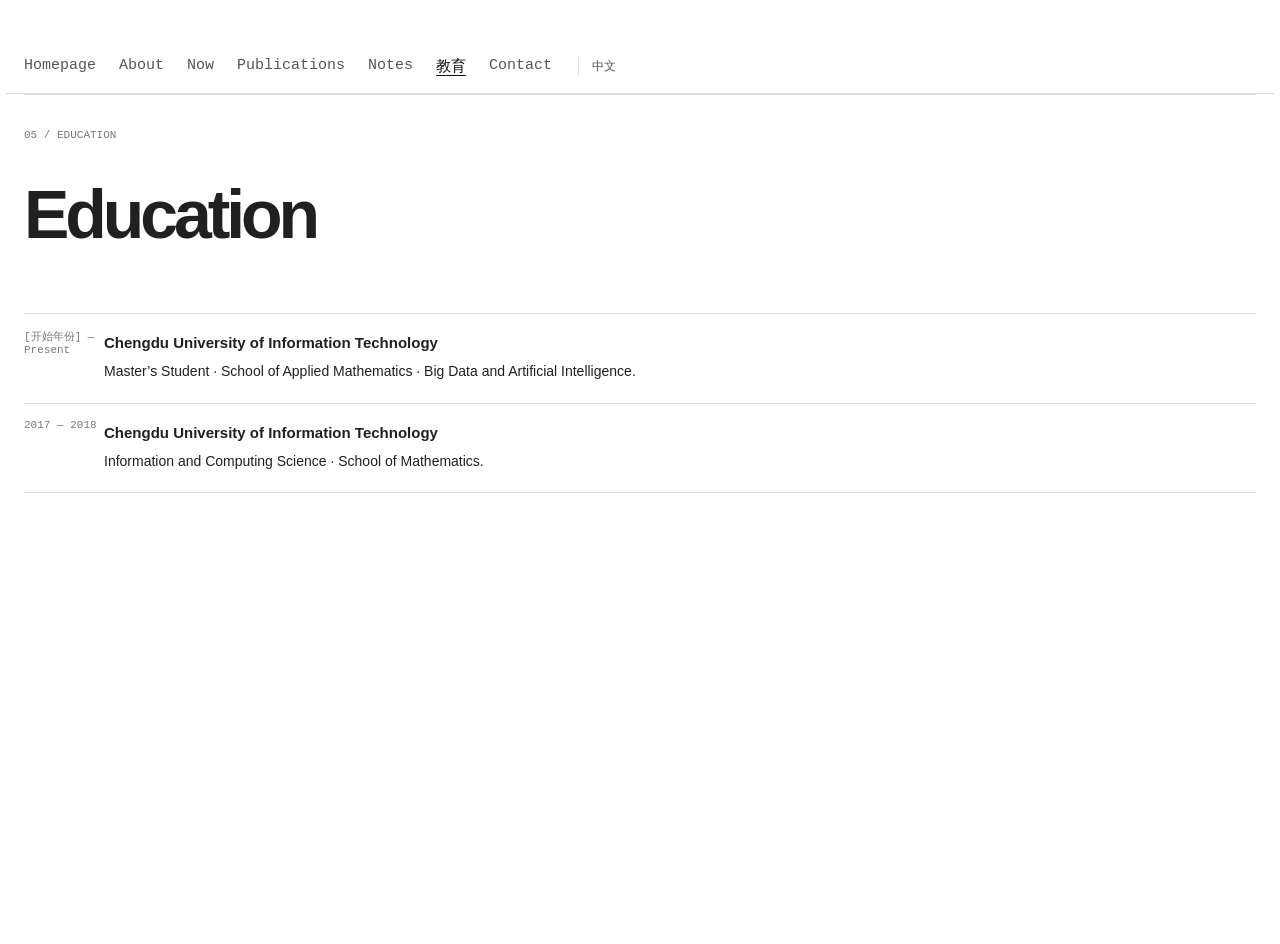
==== experience.html @ fcbdc7ac "Add undergraduate education entry" ====
<!doctype html><html lang="zh-CN"><head><meta charset="UTF-8"><meta name="viewport" content="width=device-width,initial-scale=1"><title>教育｜Pancheng Niu</title><link rel="stylesheet" href="layouts.css"><link rel="stylesheet" href="academic-color.css"></head><body class="academic"><main><header><a href="index.html">Pancheng Niu</a><nav><a href="about.html">关于</a><a href="now.html">此刻</a><a href="projects.html">项目</a><a href="notes.html">笔记</a><a class="active" href="experience.html">教育</a><a href="contact.html">联系</a></nav></header><section class="page-section"><p class="kicker">05 / EDUCATION</p><h1>Education</h1><article><time>[开始年份] — Present</time><div><b>Chengdu University of Information Technology</b><p>Master’s Student · School of Applied Mathematics · Big Data and Artificial Intelligence.</p></div></article><article><time>2017 — 2018</time><div><b>Chengdu University of Information Technology</b><p>Information and Computing Science · School of Mathematics.</p></div></article></section></main><script src="language.js"></script></body></html>
---- layouts.css ----
*{box-sizing:border-box}body{margin:0}.academic{--ink:#202020;--line:#ddd;font:15px/1.8 'Noto Sans SC',sans-serif;color:var(--ink)}.academic main{max-width:800px;margin:auto;padding:40px 24px}.academic header{display:flex;justify-content:space-between;padding-bottom:40px;font:12px 'IBM Plex Mono',monospace}.academic a{color:inherit}.academic .hero{border-top:1px solid;padding:55px 0 65px}.academic .kicker,.academic h2,.academic time,.academic footer{font:11px 'IBM Plex Mono',monospace;color:#747474}.academic h1{font-size:45px;letter-spacing:-.05em;margin:10px 0}.academic .role{font-family:'IBM Plex Mono',monospace;font-size:12px}.academic .hero>p:not(.kicker):not(.role){max-width:600px;font-size:17px}.academic .links{font:12px 'IBM Plex Mono',monospace;margin-top:25px;color:#176c48}.academic section:not(.hero){border-top:1px solid var(--line);padding:34px 0}.academic h2{font-weight:400;margin:0 0 20px}.academic section>p{max-width:680px;margin:0}.academic article{display:grid;grid-template-columns:80px 1fr;border-top:1px solid var(--line);padding:15px 0}.academic article:last-child{border-bottom:1px solid var(--line)}.academic article p{font-size:14px;margin:3px 0}.academic .note{border-top:1px solid var(--line);padding:13px 0;font:13px 'IBM Plex Mono',monospace}.academic footer{border-top:1px solid var(--line);padding-top:18px}.editorial{background:#f6f2e9;color:#1c1b18;font-family:'Noto Sans SC',sans-serif}.editorial main{max-width:1120px;margin:auto;padding:30px}.editorial header{display:flex;justify-content:space-between;font:13px 'DM Mono',monospace}.editorial header a{font-size:18px}.editorial a{color:inherit}.ed-hero{min-height:570px;position:relative;padding-top:100px;border-bottom:1px solid}.ed-hero>p:first-child,.label{font:11px 'DM Mono',monospace}.ed-hero h1{font-size:clamp(66px,10vw,140px);line-height:.84;letter-spacing:-.07em;margin:45px 0}.ed-hero h1 em{font-family:'DM Serif Display','Noto Serif SC',serif;font-weight:400}.ed-hero .intro{font-size:17px;max-width:360px}.circle{position:absolute;right:8%;bottom:70px;width:114px;height:114px;border:1px solid;border-radius:50%;display:grid;place-content:center;text-align:center;font:10px/1.5 'DM Mono',monospace}.ed-work{padding:30px 0 90px}.ed-work article{display:grid;grid-template-columns:210px 1fr 30px;align-items:center;border-bottom:1px solid;padding:20px 0}.block{height:115px;display:grid;place-content:center;font:15px 'DM Mono',monospace}.orange{background:#e89460}.blue{background:#a9c8db}.green{background:#b8ce89}.ed-work h2{font-size:29px;margin:0;letter-spacing:-.05em}.ed-work p{margin:4px 0;font:12px 'DM Mono',monospace}.ed-work b{font-size:24px;font-weight:400}.ed-about{border-top:1px solid;padding:32px 0 90px}.ed-about h2{max-width:770px;font-size:clamp(30px,4.5vw,59px);letter-spacing:-.06em;line-height:1.15}.ed-about a{font:12px 'DM Mono',monospace}.editorial footer{border-top:1px solid;padding-top:15px;font:12px 'DM Mono',monospace}.editorial footer span{float:right}.terminal{background:#101412;color:#d2dec7;font:15px/1.8 'IBM Plex Mono','Noto Sans SC',monospace}.terminal main{max-width:780px;margin:auto;padding:42px 24px}.terminal header{display:flex;justify-content:space-between;color:#81d49a;font-size:12px;margin-bottom:68px}.terminal header a,.terminal a{color:#8ce3a5}.command{color:#80c991;margin:31px 0 7px}.terminal h1{font-size:clamp(35px,7vw,60px);line-height:1.1;margin:0;color:#fff;letter-spacing:-.06em}.terminal i{font-style:normal;color:#80c991}.output{margin:0;max-width:620px}.terminal .links{color:#8ce3a5}.now{border-left:2px solid #80c991;background:#151d18;padding:14px 18px}.now span{color:#80c991;font-size:11px}.now p{margin:3px 0}.terminal-list{border-top:1px solid #334137}.terminal-list article{display:grid;grid-template-columns:78px 1fr;border-bottom:1px solid #334137;padding:15px 0}.terminal-list span{color:#7e8d80;font-size:12px}.terminal-list p{grid-column:2;margin:3px 0 0;color:#aab4a6;font-size:13px}.blink i{animation:blink 1s step-end infinite}@keyframes blink{50%{opacity:0}}.terminal footer{color:#728071;font-size:11px;margin-top:70px}@media(max-width:620px){.academic main,.editorial main,.terminal main{padding-left:18px;padding-right:18px}.academic header nav{display:none}.ed-hero{min-height:480px;padding-top:60px}.ed-hero h1{margin:35px 0}.circle{right:3%;bottom:40px;width:85px;height:85px;font-size:8px}.ed-work article{grid-template-columns:100px 1fr 25px}.block{height:75px}.ed-work h2{font-size:20px}.terminal header{margin-bottom:45px}.terminal-list article{grid-template-columns:55px 1fr}}
---- academic-color.css ----
/* Final minimal monochrome theme. */
.academic{min-height:100vh;background:#fff;color:#202020}
.academic .hero{background:transparent;border-top:1px solid #202020;padding-left:0;padding-right:0}
.academic .hero:after{display:none}
.academic .links{color:#3d3d3d}
.academic article{padding-left:0;padding-right:0;background:transparent!important}
.academic .kicker,.academic h2,.academic time,.academic footer{color:#777}
.academic section:not(.hero),.academic article,.academic .note,.academic footer{border-color:#ddd}
.academic main{min-height:100vh}
.academic .page-section{min-height:calc(100vh - 90px);padding:88px 0 80px;border-top:1px solid #202020}.academic .page-section h1{font-size:clamp(42px,7vw,68px);letter-spacing:-.06em;margin:12px 0 38px}.academic .page-section>p:not(.kicker):not(.note){font-size:18px;line-height:2;max-width:680px}.academic .page-section .now-grid{max-width:680px}.academic .page-section article{max-width:680px}
.academic .profile-page{display:grid;grid-template-columns:250px minmax(0,1fr);gap:74px;min-height:calc(100vh - 90px);padding:72px 0;border-top:1px solid #202020}.academic .photo-placeholder{width:220px;aspect-ratio:1;background:linear-gradient(140deg,#eeeee9,#d7d7d0);border-radius:50%;border:9px solid #f7f7f4;box-shadow:0 0 0 1px #d5d5cf;display:grid;place-items:center;color:#777;text-align:center;font:13px/1.5 'IBM Plex Mono',monospace}.academic .profile-links{display:grid;gap:13px;margin-top:36px}.academic .profile-links a{color:#222;text-decoration:none;font-size:15px}.academic .profile-links a:hover{text-decoration:underline;text-underline-offset:4px}.academic .profile-content{max-width:630px}.academic .profile-content h1{font-size:clamp(42px,7vw,70px);letter-spacing:-.065em;line-height:1;margin:12px 0 20px}.academic .profile-role{font:13px 'IBM Plex Mono',monospace;color:#666;margin:0 0 35px}.academic .profile-content>p:not(.kicker):not(.profile-role){font-size:18px;line-height:2;margin:0 0 18px}.academic .profile-meta{border-top:1px solid #ddd;margin-top:42px;padding-top:16px;display:grid;grid-template-columns:repeat(3,1fr);gap:14px}.academic .profile-meta span{font:11px 'IBM Plex Mono',monospace;color:#777}.academic .profile-meta p{font-size:14px;margin:4px 0 0}
.academic header{position:sticky;top:0;z-index:10;margin:0 -18px;padding:17px 18px;background:rgba(255,255,255,.94);border-bottom:1px solid #ddd;backdrop-filter:blur(8px)}
.academic header>a{display:none}.academic header{justify-content:flex-start}
.academic header nav{display:flex;gap:18px}.academic header nav a{font:12px 'IBM Plex Mono',monospace;color:#555;text-decoration:none}.academic header nav a:hover{color:#111;text-decoration:underline;text-underline-offset:4px}
.academic header nav a.active{color:#111;text-decoration:underline;text-underline-offset:4px}
.academic .lang-toggle{border:0;border-left:1px solid #ddd;margin-left:3px;padding:0 0 0 13px;background:transparent;color:#555;font:12px 'IBM Plex Mono',monospace;cursor:pointer}.academic .lang-toggle:hover{color:#111}
.academic header a,.academic .links a,.academic article a,.academic .note a,.academic #contact a,.academic footer a{color:inherit;text-decoration-color:#aaa;text-underline-offset:3px}
.academic .now-grid{display:grid;grid-template-columns:repeat(3,1fr);gap:16px;border-top:1px solid #ddd;border-bottom:1px solid #ddd;padding:15px 0}.academic .now-grid p{margin:0;font-size:14px}.academic .now-grid span{display:block;color:#777;font:11px 'IBM Plex Mono',monospace;margin-bottom:5px}
@media(max-width:620px){.academic header{margin:0 -18px;padding:14px 18px}.academic header nav{display:flex;gap:12px;overflow-x:auto;white-space:nowrap}.academic header nav a{font-size:10px}.academic .now-grid{grid-template-columns:1fr;gap:14px}.academic .profile-page{grid-template-columns:1fr;gap:42px;padding:48px 0}.academic .photo-placeholder{width:175px}.academic .profile-links{margin-top:24px}.academic .profile-content>p:not(.kicker):not(.profile-role){font-size:16px}.academic .profile-meta{grid-template-columns:1fr;gap:14px}}
.academic .profile-side{display:flex;flex-direction:column;align-items:center}.academic .photo-placeholder{background:#efede6 url('assets/pancheng-niu-avatar.png') center/cover no-repeat}.academic .photo-placeholder span{display:none}.academic .profile-links{width:220px;margin-top:8px}.academic .profile-links a{display:flex;justify-content:center}
.academic .profile-links .cv-placeholder{display:flex;justify-content:center;color:#999;font-size:14px}
.academic .profile-links .email-icon{display:inline-grid;place-items:center;width:21px;height:21px;font-size:18px;line-height:1;margin-right:7px}
.academic main{max-width:1400px}
.academic .page-section>p:not(.kicker):not(.note),.academic .page-section .now-grid,.academic .page-section article{max-width:1100px}.academic .profile-content{max-width:900px}
.academic #projects .page-section article,.academic .page-section article{max-width:1280px}
.academic .home-intro{display:grid;grid-template-columns:250px minmax(0,1fr);gap:74px;padding:70px 0 65px;border-top:1px solid #202020}.academic .home-avatar{width:220px;aspect-ratio:1;border-radius:50%;border:9px solid #f7f7f4;box-shadow:0 0 0 1px #d5d5cf;background:#efede6 url('assets/pancheng-niu-avatar.png') center/cover no-repeat}.academic .home-intro aside{display:flex;flex-direction:column;align-items:center}.academic .home-intro .profile-links{width:220px;margin-top:14px}.academic .home-intro .profile-links a{display:flex;justify-content:center}.academic .home-intro h1{font-size:clamp(44px,6vw,78px);line-height:1;letter-spacing:-.065em;margin:12px 0 20px}.academic .home-copy{max-width:900px;font-size:18px;line-height:2;margin:0 0 17px}.academic .home-section{padding:37px 0 46px;border-top:1px solid #ddd;max-width:1280px}.academic .home-section h2{font:500 11px 'IBM Plex Mono',monospace;color:#777;margin:0 0 20px}.academic .home-section article{max-width:none}.academic .home-more{display:inline-block;margin-top:18px;color:#202020;font:12px 'IBM Plex Mono',monospace}.academic .home-news p{margin:0;padding:12px 0;border-top:1px solid #ddd}.academic .home-news time{display:inline-block;width:85px}@media(max-width:620px){.academic .home-intro{grid-template-columns:1fr;gap:40px;padding:48px 0}.academic .home-intro .home-avatar{width:175px}.academic .home-copy{font-size:16px}.academic .home-section{padding:30px 0}.academic .home-news time{width:76px}}
.academic .publications{max-width:1360px}.academic .publication-list{border-top:1px solid #ddd;padding-top:8px}.academic .publication-list article{display:grid;grid-template-columns:22px minmax(0,1fr);gap:10px;max-width:none;padding:18px 0 20px;border-bottom:0}.academic .pub-bullet{font-size:23px;line-height:1.3;color:#4d5359}.academic .pub-title,.academic .pub-authors,.academic .pub-venue{margin:0}.academic .pub-title{font-size:20px;line-height:1.5;font-weight:500;color:#4d5359}.academic .pub-title a{color:inherit;text-decoration:none}.academic .pub-title a:hover,.academic .pub-venue a:hover{text-decoration:underline;text-underline-offset:4px}.academic .pub-tag{display:inline-block;border-radius:5px;padding:1px 7px;color:#fff;font:500 13px 'IBM Plex Mono',monospace;vertical-align:2px;text-shadow:0 1px 1px rgba(0,0,0,.18)}.academic .pub-tag.green{background:#20cf70}.academic .pub-tag.amber{background:#c99a1c}.academic .pub-authors{margin-top:4px;font-size:19px;line-height:1.5;color:#4d5359}.academic .pub-authors strong{font-weight:700;color:#30363b}.academic .pub-venue{margin-top:3px;font-size:18px;line-height:1.5;color:#4d5359}.academic .pub-venue em{font-weight:600}.academic .pub-venue span{color:#d51c47;font-weight:600}.academic .pub-venue a{color:#4d5359;text-underline-offset:3px}@media(max-width:620px){.academic .pub-title{font-size:17px}.academic .pub-authors,.academic .pub-venue{font-size:16px}.academic .publication-list article{grid-template-columns:14px minmax(0,1fr);gap:7px}.academic .pub-tag{font-size:11px}}
.academic .pub-venue .code-link{color:#226ab1;font-weight:600}
.academic .publications h1{font-size:clamp(42px,5.5vw,58px);margin-bottom:24px}.academic .pub-legend{margin:-4px 0 18px;gap:8px}.academic .pub-legend .pub-tag{font-size:11px;padding:1px 6px}.academic .legend-code-tag{background:#226ab1}.academic .pub-title{font-size:18px}
.academic .pub-legend{display:flex;gap:9px;align-items:center;margin:-18px 0 26px;font:12px 'IBM Plex Mono',monospace;color:#777}.academic .pub-legend b{font-weight:500}.academic .legend-preprint{color:#20a95d}.academic .legend-published{color:#a87c10}.academic .legend-code{color:#226ab1}
.academic header nav{gap:23px}.academic header nav a{font-size:15px}.academic .home-intro h1{font-size:clamp(44px,5.3vw,66px)}
.academic .home-section h2{font-size:16px;letter-spacing:-.02em;color:#555;margin-bottom:26px}
.academic .home-preview article:nth-of-type(n+4),.academic .home-preview p:nth-of-type(n+4){display:none}
.academic .now-grid p{display:grid;grid-template-columns:88px 105px minmax(0,1fr);gap:16px;align-items:baseline;white-space:nowrap}.academic .now-grid .now-date{display:block;margin:0;color:#777;font:11px 'IBM Plex Mono',monospace}.academic .now-grid .now-text{font-size:16px;line-height:1.8}
@media(max-width:620px){.academic .now-grid p{grid-template-columns:72px 1fr;gap:5px 12px;white-space:normal}.academic .now-grid .now-text{grid-column:2}}
.academic .page-section .now-grid{max-width:1100px;width:88%;margin-left:0}
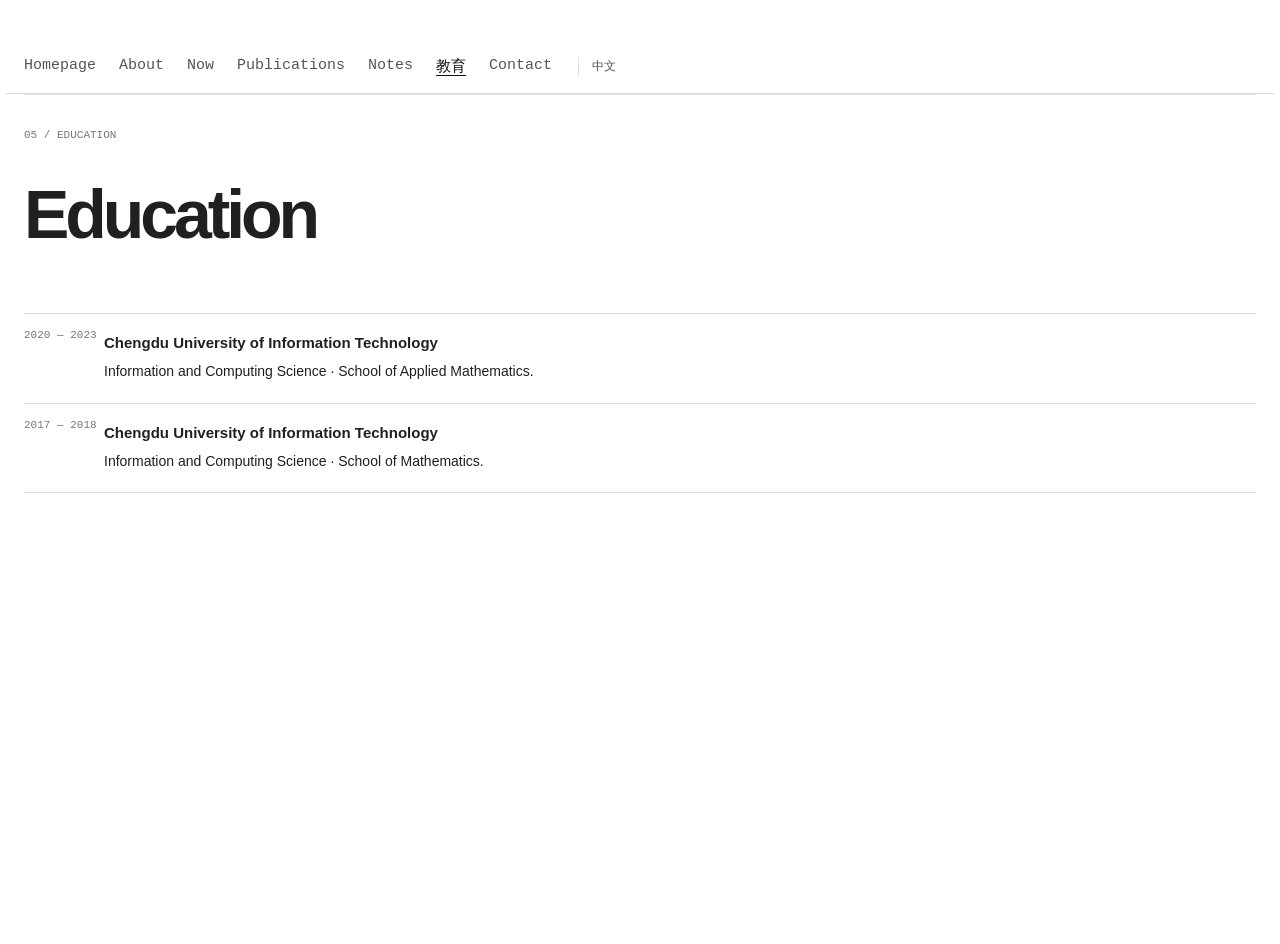
==== commit 7dd480e9: "Correct education history details" ====
--- a/experience.html
+++ b/experience.html
@@ -1 +1 @@
-<!doctype html><html lang="zh-CN"><head><meta charset="UTF-8"><meta name="viewport" content="width=device-width,initial-scale=1"><title>教育｜Pancheng Niu</title><link rel="stylesheet" href="layouts.css"><link rel="stylesheet" href="academic-color.css"></head><body class="academic"><main><header><a href="index.html">Pancheng Niu</a><nav><a href="about.html">关于</a><a href="now.html">此刻</a><a href="projects.html">项目</a><a href="notes.html">笔记</a><a class="active" href="experience.html">教育</a><a href="contact.html">联系</a></nav></header><section class="page-section"><p class="kicker">05 / EDUCATION</p><h1>Education</h1><article><time>[开始年份] — Present</time><div><b>Chengdu University of Information Technology</b><p>Master’s Student · School of Applied Mathematics · Big Data and Artificial Intelligence.</p></div></article><article><time>2017 — 2018</time><div><b>Chengdu University of Information Technology</b><p>Information and Computing Science · School of Mathematics.</p></div></article></section></main><script src="language.js"></script></body></html>
+<!doctype html><html lang="zh-CN"><head><meta charset="UTF-8"><meta name="viewport" content="width=device-width,initial-scale=1"><title>教育｜Pancheng Niu</title><link rel="stylesheet" href="layouts.css"><link rel="stylesheet" href="academic-color.css"></head><body class="academic"><main><header><a href="index.html">Pancheng Niu</a><nav><a href="about.html">关于</a><a href="now.html">此刻</a><a href="projects.html">项目</a><a href="notes.html">笔记</a><a class="active" href="experience.html">教育</a><a href="contact.html">联系</a></nav></header><section class="page-section"><p class="kicker">05 / EDUCATION</p><h1>Education</h1><article><time>2020 — 2023</time><div><b>Chengdu University of Information Technology</b><p>Information and Computing Science · School of Applied Mathematics.</p></div></article><article><time>2017 — 2018</time><div><b>Chengdu University of Information Technology</b><p>Information and Computing Science · School of Mathematics.</p></div></article></section></main><script src="language.js"></script></body></html>
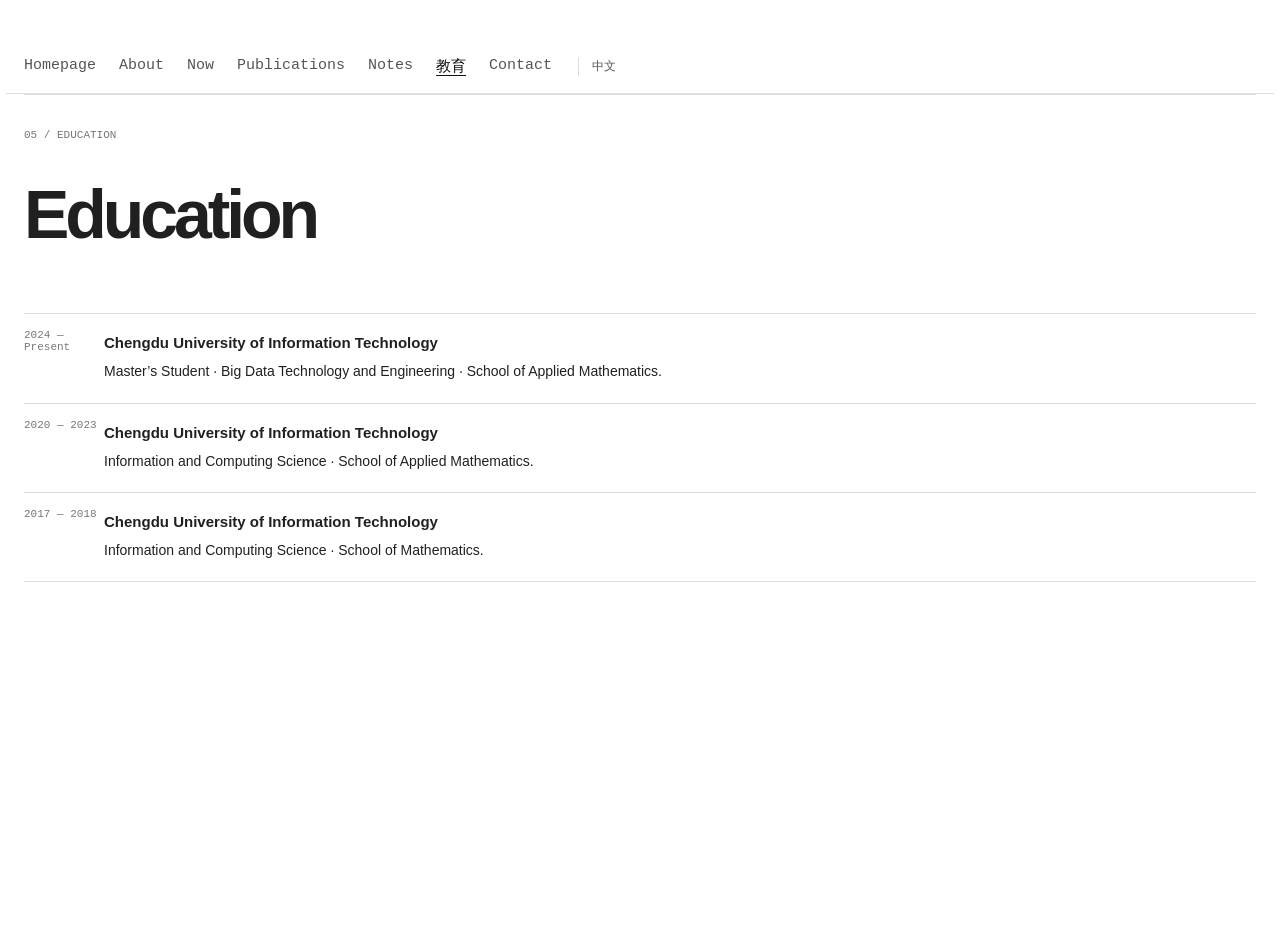
==== commit cb0de886: "Add current masters education entry" ====
--- a/experience.html
+++ b/experience.html
@@ -1 +1 @@
-<!doctype html><html lang="zh-CN"><head><meta charset="UTF-8"><meta name="viewport" content="width=device-width,initial-scale=1"><title>教育｜Pancheng Niu</title><link rel="stylesheet" href="layouts.css"><link rel="stylesheet" href="academic-color.css"></head><body class="academic"><main><header><a href="index.html">Pancheng Niu</a><nav><a href="about.html">关于</a><a href="now.html">此刻</a><a href="projects.html">项目</a><a href="notes.html">笔记</a><a class="active" href="experience.html">教育</a><a href="contact.html">联系</a></nav></header><section class="page-section"><p class="kicker">05 / EDUCATION</p><h1>Education</h1><article><time>2020 — 2023</time><div><b>Chengdu University of Information Technology</b><p>Information and Computing Science · School of Applied Mathematics.</p></div></article><article><time>2017 — 2018</time><div><b>Chengdu University of Information Technology</b><p>Information and Computing Science · School of Mathematics.</p></div></article></section></main><script src="language.js"></script></body></html>
+<!doctype html><html lang="zh-CN"><head><meta charset="UTF-8"><meta name="viewport" content="width=device-width,initial-scale=1"><title>教育｜Pancheng Niu</title><link rel="stylesheet" href="layouts.css"><link rel="stylesheet" href="academic-color.css"></head><body class="academic"><main><header><a href="index.html">Pancheng Niu</a><nav><a href="about.html">关于</a><a href="now.html">此刻</a><a href="projects.html">项目</a><a href="notes.html">笔记</a><a class="active" href="experience.html">教育</a><a href="contact.html">联系</a></nav></header><section class="page-section"><p class="kicker">05 / EDUCATION</p><h1>Education</h1><article><time>2024 — Present</time><div><b>Chengdu University of Information Technology</b><p>Master’s Student · Big Data Technology and Engineering · School of Applied Mathematics.</p></div></article><article><time>2020 — 2023</time><div><b>Chengdu University of Information Technology</b><p>Information and Computing Science · School of Applied Mathematics.</p></div></article><article><time>2017 — 2018</time><div><b>Chengdu University of Information Technology</b><p>Information and Computing Science · School of Mathematics.</p></div></article></section></main><script src="language.js"></script></body></html>
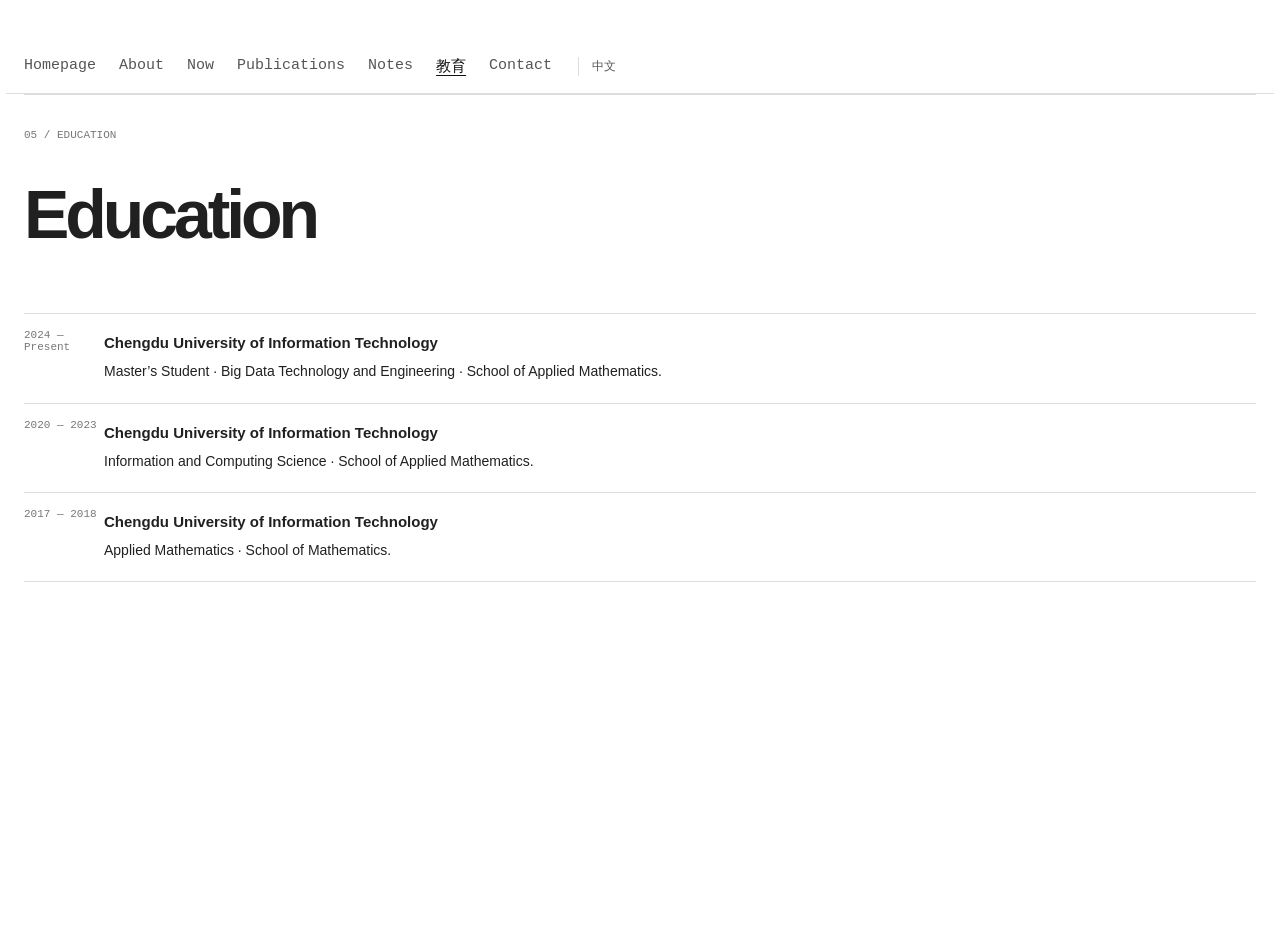
==== commit b5e1971a: "Correct 2017 education major" ====
--- a/experience.html
+++ b/experience.html
@@ -1 +1 @@
-<!doctype html><html lang="zh-CN"><head><meta charset="UTF-8"><meta name="viewport" content="width=device-width,initial-scale=1"><title>教育｜Pancheng Niu</title><link rel="stylesheet" href="layouts.css"><link rel="stylesheet" href="academic-color.css"></head><body class="academic"><main><header><a href="index.html">Pancheng Niu</a><nav><a href="about.html">关于</a><a href="now.html">此刻</a><a href="projects.html">项目</a><a href="notes.html">笔记</a><a class="active" href="experience.html">教育</a><a href="contact.html">联系</a></nav></header><section class="page-section"><p class="kicker">05 / EDUCATION</p><h1>Education</h1><article><time>2024 — Present</time><div><b>Chengdu University of Information Technology</b><p>Master’s Student · Big Data Technology and Engineering · School of Applied Mathematics.</p></div></article><article><time>2020 — 2023</time><div><b>Chengdu University of Information Technology</b><p>Information and Computing Science · School of Applied Mathematics.</p></div></article><article><time>2017 — 2018</time><div><b>Chengdu University of Information Technology</b><p>Information and Computing Science · School of Mathematics.</p></div></article></section></main><script src="language.js"></script></body></html>
+<!doctype html><html lang="zh-CN"><head><meta charset="UTF-8"><meta name="viewport" content="width=device-width,initial-scale=1"><title>教育｜Pancheng Niu</title><link rel="stylesheet" href="layouts.css"><link rel="stylesheet" href="academic-color.css"></head><body class="academic"><main><header><a href="index.html">Pancheng Niu</a><nav><a href="about.html">关于</a><a href="now.html">此刻</a><a href="projects.html">项目</a><a href="notes.html">笔记</a><a class="active" href="experience.html">教育</a><a href="contact.html">联系</a></nav></header><section class="page-section"><p class="kicker">05 / EDUCATION</p><h1>Education</h1><article><time>2024 — Present</time><div><b>Chengdu University of Information Technology</b><p>Master’s Student · Big Data Technology and Engineering · School of Applied Mathematics.</p></div></article><article><time>2020 — 2023</time><div><b>Chengdu University of Information Technology</b><p>Information and Computing Science · School of Applied Mathematics.</p></div></article><article><time>2017 — 2018</time><div><b>Chengdu University of Information Technology</b><p>Applied Mathematics · School of Mathematics.</p></div></article></section></main><script src="language.js"></script></body></html>
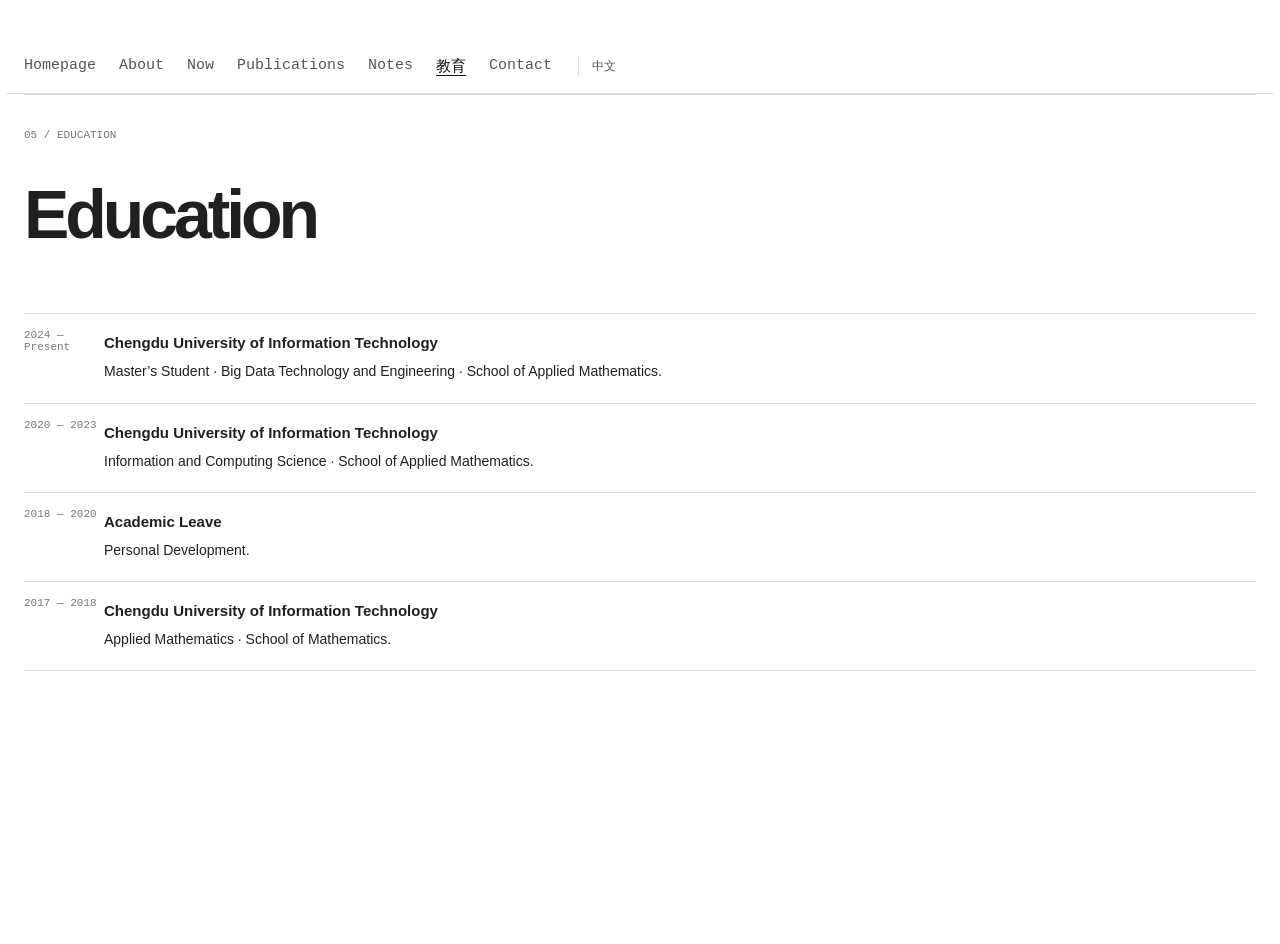
==== commit 5e3f47ca: "Add discreet academic leave period" ====
--- a/experience.html
+++ b/experience.html
@@ -1 +1 @@
-<!doctype html><html lang="zh-CN"><head><meta charset="UTF-8"><meta name="viewport" content="width=device-width,initial-scale=1"><title>教育｜Pancheng Niu</title><link rel="stylesheet" href="layouts.css"><link rel="stylesheet" href="academic-color.css"></head><body class="academic"><main><header><a href="index.html">Pancheng Niu</a><nav><a href="about.html">关于</a><a href="now.html">此刻</a><a href="projects.html">项目</a><a href="notes.html">笔记</a><a class="active" href="experience.html">教育</a><a href="contact.html">联系</a></nav></header><section class="page-section"><p class="kicker">05 / EDUCATION</p><h1>Education</h1><article><time>2024 — Present</time><div><b>Chengdu University of Information Technology</b><p>Master’s Student · Big Data Technology and Engineering · School of Applied Mathematics.</p></div></article><article><time>2020 — 2023</time><div><b>Chengdu University of Information Technology</b><p>Information and Computing Science · School of Applied Mathematics.</p></div></article><article><time>2017 — 2018</time><div><b>Chengdu University of Information Technology</b><p>Applied Mathematics · School of Mathematics.</p></div></article></section></main><script src="language.js"></script></body></html>
+<!doctype html><html lang="zh-CN"><head><meta charset="UTF-8"><meta name="viewport" content="width=device-width,initial-scale=1"><title>教育｜Pancheng Niu</title><link rel="stylesheet" href="layouts.css"><link rel="stylesheet" href="academic-color.css"></head><body class="academic"><main><header><a href="index.html">Pancheng Niu</a><nav><a href="about.html">关于</a><a href="now.html">此刻</a><a href="projects.html">项目</a><a href="notes.html">笔记</a><a class="active" href="experience.html">教育</a><a href="contact.html">联系</a></nav></header><section class="page-section"><p class="kicker">05 / EDUCATION</p><h1>Education</h1><article><time>2024 — Present</time><div><b>Chengdu University of Information Technology</b><p>Master’s Student · Big Data Technology and Engineering · School of Applied Mathematics.</p></div></article><article><time>2020 — 2023</time><div><b>Chengdu University of Information Technology</b><p>Information and Computing Science · School of Applied Mathematics.</p></div></article><article><time>2018 — 2020</time><div><b>Academic Leave</b><p>Personal Development.</p></div></article><article><time>2017 — 2018</time><div><b>Chengdu University of Information Technology</b><p>Applied Mathematics · School of Mathematics.</p></div></article></section></main><script src="language.js"></script></body></html>
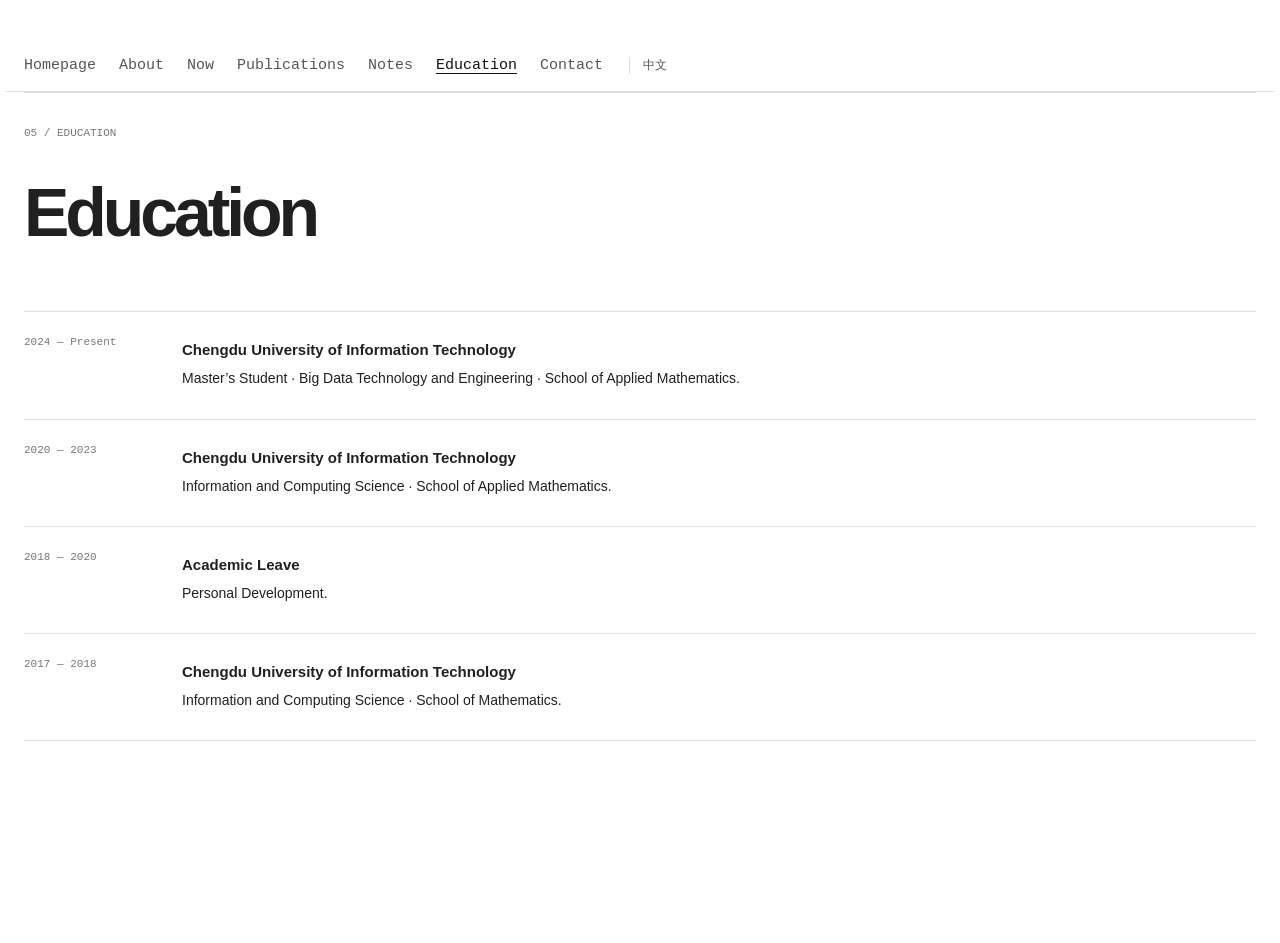
==== commit c6dcc24f: "Correct undergraduate major" ====
--- a/experience.html
+++ b/experience.html
@@ -1 +1 @@
-<!doctype html><html lang="zh-CN"><head><meta charset="UTF-8"><meta name="viewport" content="width=device-width,initial-scale=1"><title>教育｜Pancheng Niu</title><link rel="stylesheet" href="layouts.css"><link rel="stylesheet" href="academic-color.css"></head><body class="academic"><main><header><a href="index.html">Pancheng Niu</a><nav><a href="about.html">关于</a><a href="now.html">此刻</a><a href="projects.html">项目</a><a href="notes.html">笔记</a><a class="active" href="experience.html">教育</a><a href="contact.html">联系</a></nav></header><section class="page-section"><p class="kicker">05 / EDUCATION</p><h1>Education</h1><article><time>2024 — Present</time><div><b>Chengdu University of Information Technology</b><p>Master’s Student · Big Data Technology and Engineering · School of Applied Mathematics.</p></div></article><article><time>2020 — 2023</time><div><b>Chengdu University of Information Technology</b><p>Information and Computing Science · School of Applied Mathematics.</p></div></article><article><time>2018 — 2020</time><div><b>Academic Leave</b><p>Personal Development.</p></div></article><article><time>2017 — 2018</time><div><b>Chengdu University of Information Technology</b><p>Applied Mathematics · School of Mathematics.</p></div></article></section></main><script src="language.js"></script></body></html>
+<!doctype html><html lang="zh-CN"><head><meta charset="UTF-8"><meta name="viewport" content="width=device-width,initial-scale=1"><title>教育｜Pancheng Niu</title><link rel="stylesheet" href="layouts.css"><link rel="stylesheet" href="academic-color.css"></head><body class="academic"><main><header><a href="index.html">Pancheng Niu</a><nav><a href="about.html">关于</a><a href="now.html">此刻</a><a href="projects.html">项目</a><a href="notes.html">笔记</a><a class="active" href="experience.html">教育</a><a href="contact.html">联系</a></nav></header><section class="page-section"><p class="kicker">05 / EDUCATION</p><h1>Education</h1><article><time>2024 — Present</time><div><b>Chengdu University of Information Technology</b><p>Master’s Student · Big Data Technology and Engineering · School of Applied Mathematics.</p></div></article><article><time>2020 — 2023</time><div><b>Chengdu University of Information Technology</b><p>Information and Computing Science · School of Applied Mathematics.</p></div></article><article><time>2018 — 2020</time><div><b>Academic Leave</b><p>Personal Development.</p></div></article><article><time>2017 — 2018</time><div><b>Chengdu University of Information Technology</b><p>Information and Computing Science · School of Mathematics.</p></div></article></section></main><script src="language.js"></script></body></html>
--- a/academic-color.css
+++ b/academic-color.css
@@ -34,3 +34,19 @@
 .academic .now-grid p{display:grid;grid-template-columns:88px 105px minmax(0,1fr);gap:16px;align-items:baseline;white-space:nowrap}.academic .now-grid .now-date{display:block;margin:0;color:#777;font:11px 'IBM Plex Mono',monospace}.academic .now-grid .now-text{font-size:16px;line-height:1.8}
 @media(max-width:620px){.academic .now-grid p{grid-template-columns:72px 1fr;gap:5px 12px;white-space:normal}.academic .now-grid .now-text{grid-column:2}}
 .academic .page-section .now-grid{max-width:1100px;width:88%;margin-left:0}
+
+/* Give education entries more breathing room between the date and details. */
+.academic .page-section > article:not(.publication-list article){
+  grid-template-columns:130px minmax(0,1fr);
+  column-gap:28px;
+  padding-top:24px;
+  padding-bottom:24px;
+}
+@media(max-width:620px){
+  .academic .page-section > article:not(.publication-list article){
+    grid-template-columns:92px minmax(0,1fr);
+    column-gap:18px;
+    padding-top:20px;
+    padding-bottom:20px;
+  }
+}
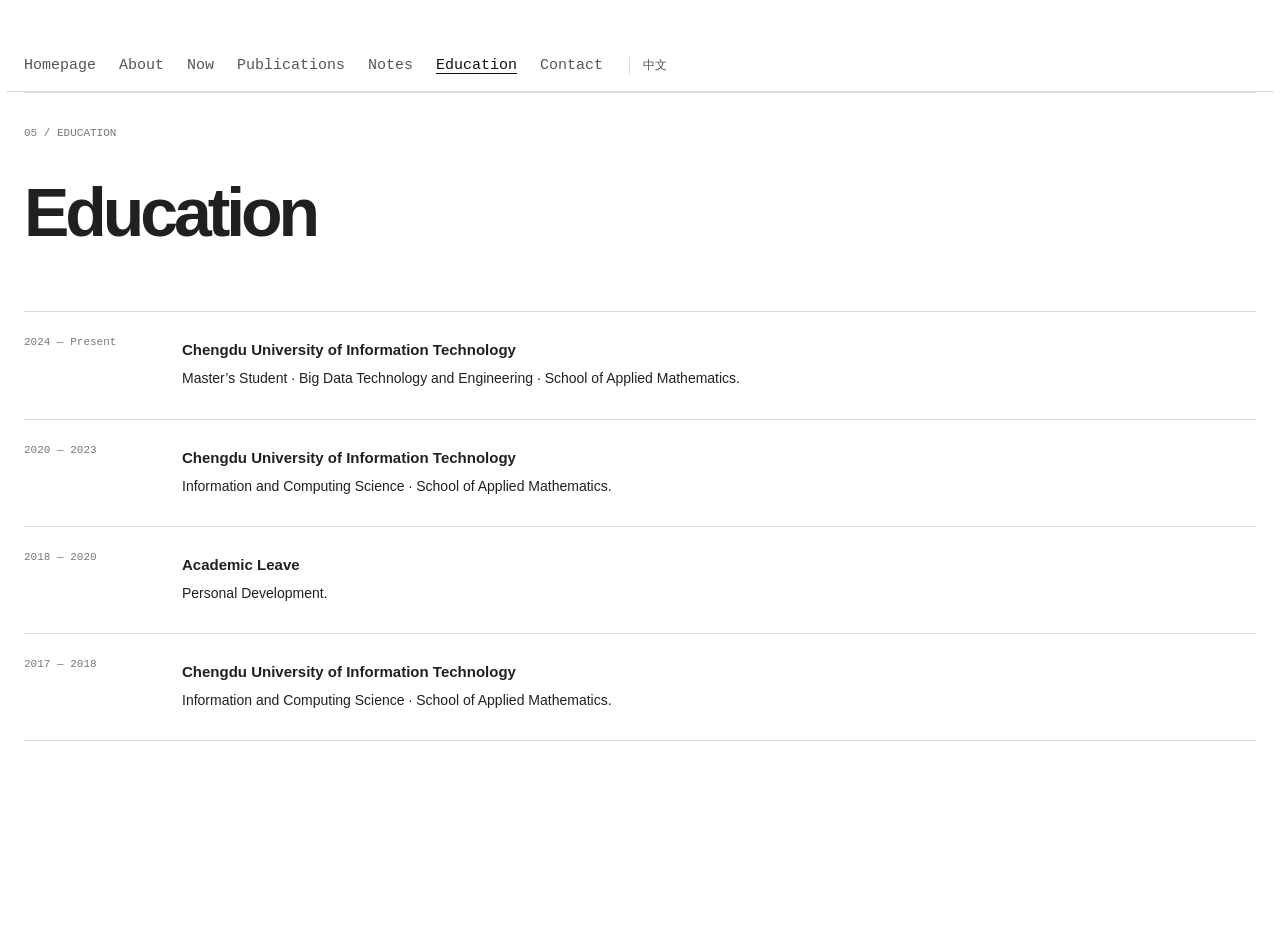
==== commit 05163149: "Correct undergraduate school name" ====
--- a/experience.html
+++ b/experience.html
@@ -1 +1 @@
-<!doctype html><html lang="zh-CN"><head><meta charset="UTF-8"><meta name="viewport" content="width=device-width,initial-scale=1"><title>教育｜Pancheng Niu</title><link rel="stylesheet" href="layouts.css"><link rel="stylesheet" href="academic-color.css"></head><body class="academic"><main><header><a href="index.html">Pancheng Niu</a><nav><a href="about.html">关于</a><a href="now.html">此刻</a><a href="projects.html">项目</a><a href="notes.html">笔记</a><a class="active" href="experience.html">教育</a><a href="contact.html">联系</a></nav></header><section class="page-section"><p class="kicker">05 / EDUCATION</p><h1>Education</h1><article><time>2024 — Present</time><div><b>Chengdu University of Information Technology</b><p>Master’s Student · Big Data Technology and Engineering · School of Applied Mathematics.</p></div></article><article><time>2020 — 2023</time><div><b>Chengdu University of Information Technology</b><p>Information and Computing Science · School of Applied Mathematics.</p></div></article><article><time>2018 — 2020</time><div><b>Academic Leave</b><p>Personal Development.</p></div></article><article><time>2017 — 2018</time><div><b>Chengdu University of Information Technology</b><p>Information and Computing Science · School of Mathematics.</p></div></article></section></main><script src="language.js"></script></body></html>
+<!doctype html><html lang="zh-CN"><head><meta charset="UTF-8"><meta name="viewport" content="width=device-width,initial-scale=1"><title>教育｜Pancheng Niu</title><link rel="stylesheet" href="layouts.css"><link rel="stylesheet" href="academic-color.css"></head><body class="academic"><main><header><a href="index.html">Pancheng Niu</a><nav><a href="about.html">关于</a><a href="now.html">此刻</a><a href="projects.html">项目</a><a href="notes.html">笔记</a><a class="active" href="experience.html">教育</a><a href="contact.html">联系</a></nav></header><section class="page-section"><p class="kicker">05 / EDUCATION</p><h1>Education</h1><article><time>2024 — Present</time><div><b>Chengdu University of Information Technology</b><p>Master’s Student · Big Data Technology and Engineering · School of Applied Mathematics.</p></div></article><article><time>2020 — 2023</time><div><b>Chengdu University of Information Technology</b><p>Information and Computing Science · School of Applied Mathematics.</p></div></article><article><time>2018 — 2020</time><div><b>Academic Leave</b><p>Personal Development.</p></div></article><article><time>2017 — 2018</time><div><b>Chengdu University of Information Technology</b><p>Information and Computing Science · School of Applied Mathematics.</p></div></article></section></main><script src="language.js"></script></body></html>
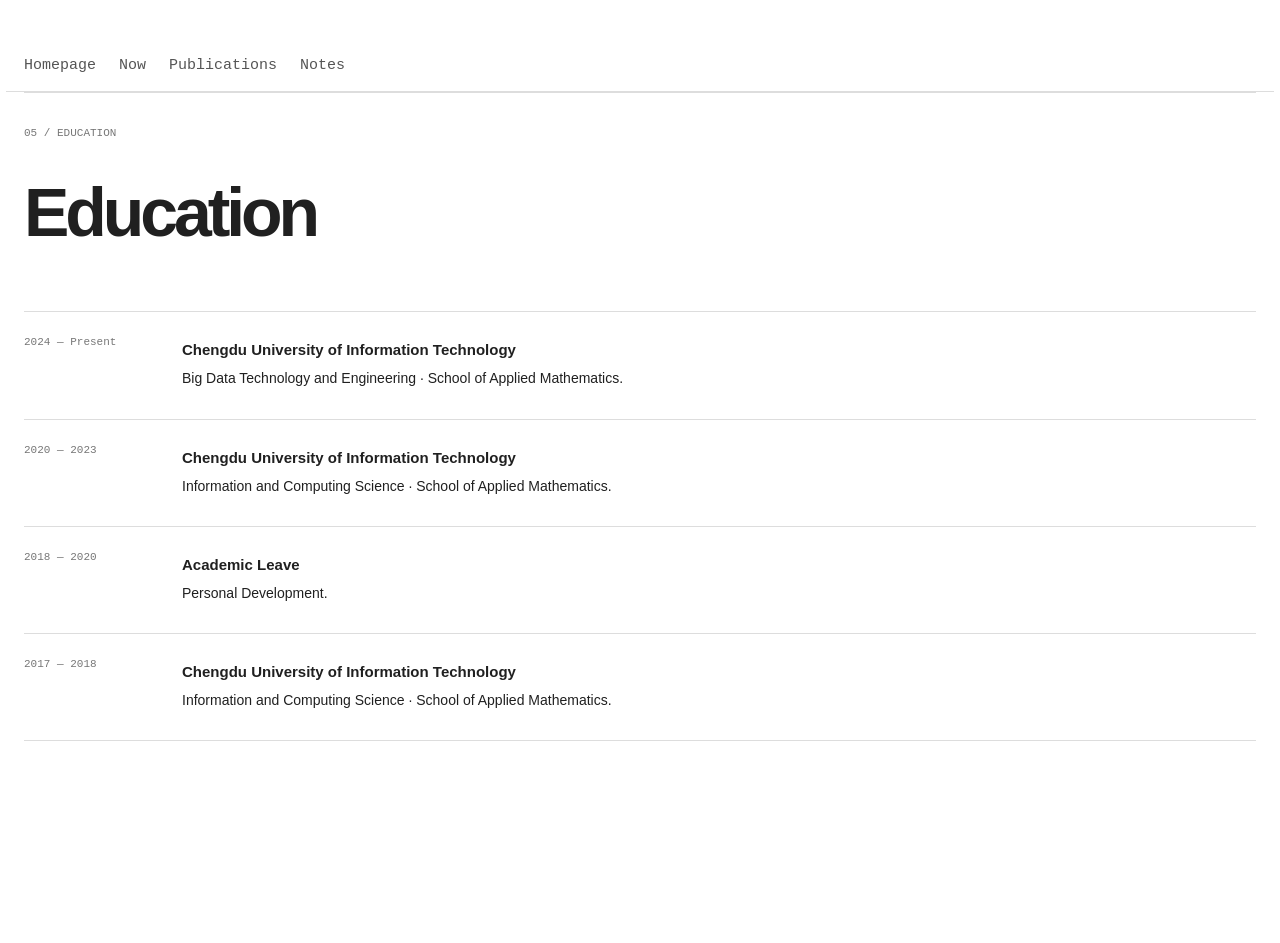
==== commit 3688c31c: "Use English source pages" ====
--- a/experience.html
+++ b/experience.html
@@ -1 +1,32 @@
-<!doctype html><html lang="zh-CN"><head><meta charset="UTF-8"><meta name="viewport" content="width=device-width,initial-scale=1"><title>教育｜Pancheng Niu</title><link rel="stylesheet" href="layouts.css"><link rel="stylesheet" href="academic-color.css"></head><body class="academic"><main><header><a href="index.html">Pancheng Niu</a><nav><a href="about.html">关于</a><a href="now.html">此刻</a><a href="projects.html">项目</a><a href="notes.html">笔记</a><a class="active" href="experience.html">教育</a><a href="contact.html">联系</a></nav></header><section class="page-section"><p class="kicker">05 / EDUCATION</p><h1>Education</h1><article><time>2024 — Present</time><div><b>Chengdu University of Information Technology</b><p>Master’s Student · Big Data Technology and Engineering · School of Applied Mathematics.</p></div></article><article><time>2020 — 2023</time><div><b>Chengdu University of Information Technology</b><p>Information and Computing Science · School of Applied Mathematics.</p></div></article><article><time>2018 — 2020</time><div><b>Academic Leave</b><p>Personal Development.</p></div></article><article><time>2017 — 2018</time><div><b>Chengdu University of Information Technology</b><p>Information and Computing Science · School of Applied Mathematics.</p></div></article></section></main><script src="language.js"></script></body></html>
+<!doctype html>
+<html lang="en">
+<head>
+  <meta charset="UTF-8">
+  <meta name="viewport" content="width=device-width,initial-scale=1">
+  <title>Education · Pancheng Niu</title>
+  <link rel="stylesheet" href="layouts.css">
+  <link rel="stylesheet" href="academic-color.css">
+</head>
+<body class="academic">
+  <main>
+    <header>
+      <a href="index.html">Pancheng Niu</a>
+      <nav>
+        <a href="index.html">Homepage</a>
+        <a href="now.html">Now</a>
+        <a href="projects.html">Publications</a>
+        <a href="notes.html">Notes</a>
+      </nav>
+    </header>
+    <section class="page-section">
+      <p class="kicker">05 / EDUCATION</p>
+      <h1>Education</h1>
+      <article><time>2024 — Present</time><div><b>Chengdu University of Information Technology</b><p>Big Data Technology and Engineering · School of Applied Mathematics.</p></div></article>
+      <article><time>2020 — 2023</time><div><b>Chengdu University of Information Technology</b><p>Information and Computing Science · School of Applied Mathematics.</p></div></article>
+      <article><time>2018 — 2020</time><div><b>Academic Leave</b><p>Personal Development.</p></div></article>
+      <article><time>2017 — 2018</time><div><b>Chengdu University of Information Technology</b><p>Information and Computing Science · School of Applied Mathematics.</p></div></article>
+    </section>
+  </main>
+  <script src="language.js"></script>
+</body>
+</html>
--- a/academic-color.css
+++ b/academic-color.css
@@ -1,5 +1,7 @@
 /* Final minimal monochrome theme. */
 .academic{min-height:100vh;background:#fff;color:#202020}
+.academic{opacity:1;transition:opacity .18s ease}
+.academic.language-loading{opacity:0}
 .academic .hero{background:transparent;border-top:1px solid #202020;padding-left:0;padding-right:0}
 .academic .hero:after{display:none}
 .academic .links{color:#3d3d3d}
@@ -17,23 +19,111 @@
 .academic header a,.academic .links a,.academic article a,.academic .note a,.academic #contact a,.academic footer a{color:inherit;text-decoration-color:#aaa;text-underline-offset:3px}
 .academic .now-grid{display:grid;grid-template-columns:repeat(3,1fr);gap:16px;border-top:1px solid #ddd;border-bottom:1px solid #ddd;padding:15px 0}.academic .now-grid p{margin:0;font-size:14px}.academic .now-grid span{display:block;color:#777;font:11px 'IBM Plex Mono',monospace;margin-bottom:5px}
 @media(max-width:620px){.academic header{margin:0 -18px;padding:14px 18px}.academic header nav{display:flex;gap:12px;overflow-x:auto;white-space:nowrap}.academic header nav a{font-size:10px}.academic .now-grid{grid-template-columns:1fr;gap:14px}.academic .profile-page{grid-template-columns:1fr;gap:42px;padding:48px 0}.academic .photo-placeholder{width:175px}.academic .profile-links{margin-top:24px}.academic .profile-content>p:not(.kicker):not(.profile-role){font-size:16px}.academic .profile-meta{grid-template-columns:1fr;gap:14px}}
-.academic .profile-side{display:flex;flex-direction:column;align-items:center}.academic .photo-placeholder{background:#efede6 url('assets/pancheng-niu-avatar.png') center/cover no-repeat}.academic .photo-placeholder span{display:none}.academic .profile-links{width:220px;margin-top:8px}.academic .profile-links a{display:flex;justify-content:center}
+.academic .profile-side{display:flex;flex-direction:column;align-items:center}.academic .photo-placeholder{background:#efede6 url('assets/pancheng-niu-avatar-v2.png') center/cover no-repeat}.academic .photo-placeholder span{display:none}.academic .profile-links{width:220px;margin-top:8px}.academic .profile-links a{display:flex;justify-content:center}
 .academic .profile-links .cv-placeholder{display:flex;justify-content:center;color:#999;font-size:14px}
 .academic .profile-links .email-icon{display:inline-grid;place-items:center;width:21px;height:21px;font-size:18px;line-height:1;margin-right:7px}
 .academic main{max-width:1400px}
 .academic .page-section>p:not(.kicker):not(.note),.academic .page-section .now-grid,.academic .page-section article{max-width:1100px}.academic .profile-content{max-width:900px}
 .academic #projects .page-section article,.academic .page-section article{max-width:1280px}
-.academic .home-intro{display:grid;grid-template-columns:250px minmax(0,1fr);gap:74px;padding:70px 0 65px;border-top:1px solid #202020}.academic .home-avatar{width:220px;aspect-ratio:1;border-radius:50%;border:9px solid #f7f7f4;box-shadow:0 0 0 1px #d5d5cf;background:#efede6 url('assets/pancheng-niu-avatar.png') center/cover no-repeat}.academic .home-intro aside{display:flex;flex-direction:column;align-items:center}.academic .home-intro .profile-links{width:220px;margin-top:14px}.academic .home-intro .profile-links a{display:flex;justify-content:center}.academic .home-intro h1{font-size:clamp(44px,6vw,78px);line-height:1;letter-spacing:-.065em;margin:12px 0 20px}.academic .home-copy{max-width:900px;font-size:18px;line-height:2;margin:0 0 17px}.academic .home-section{padding:37px 0 46px;border-top:1px solid #ddd;max-width:1280px}.academic .home-section h2{font:500 11px 'IBM Plex Mono',monospace;color:#777;margin:0 0 20px}.academic .home-section article{max-width:none}.academic .home-more{display:inline-block;margin-top:18px;color:#202020;font:12px 'IBM Plex Mono',monospace}.academic .home-news p{margin:0;padding:12px 0;border-top:1px solid #ddd}.academic .home-news time{display:inline-block;width:85px}@media(max-width:620px){.academic .home-intro{grid-template-columns:1fr;gap:40px;padding:48px 0}.academic .home-intro .home-avatar{width:175px}.academic .home-copy{font-size:16px}.academic .home-section{padding:30px 0}.academic .home-news time{width:76px}}
+.academic .home-intro{display:grid;grid-template-columns:250px minmax(0,1fr);gap:74px;padding:70px 0 65px;border-top:1px solid #202020}.academic .home-avatar{width:220px;aspect-ratio:1;border-radius:50%;border:9px solid #f7f7f4;box-shadow:0 0 0 1px #d5d5cf;background:#efede6 url('assets/pancheng-niu-avatar-v2.png') center/cover no-repeat}.academic .home-intro aside{display:flex;flex-direction:column;align-items:center}.academic .home-intro .profile-links{width:220px;margin-top:14px}.academic .home-intro .profile-links a{display:flex;justify-content:center}.academic .home-intro h1{font-size:clamp(44px,6vw,78px);line-height:1;letter-spacing:-.065em;margin:12px 0 20px}.academic .home-copy{max-width:900px;font-size:18px;line-height:2;margin:0 0 17px}.academic .home-section{padding:37px 0 46px;border-top:1px solid #ddd;max-width:1280px}.academic .home-section h2{font:500 11px 'IBM Plex Mono',monospace;color:#777;margin:0 0 20px}.academic .home-section article{max-width:none}.academic .home-more{display:inline-block;margin-top:18px;color:#202020;font:12px 'IBM Plex Mono',monospace}.academic .home-news p{margin:0;padding:12px 0;border-top:1px solid #ddd}.academic .home-news time{display:inline-block;width:85px}@media(max-width:620px){.academic .home-intro{grid-template-columns:1fr;gap:40px;padding:48px 0}.academic .home-intro .home-avatar{width:175px}.academic .home-copy{font-size:16px}.academic .home-section{padding:30px 0}.academic .home-news time{width:76px}}
 .academic .publications{max-width:1360px}.academic .publication-list{border-top:1px solid #ddd;padding-top:8px}.academic .publication-list article{display:grid;grid-template-columns:22px minmax(0,1fr);gap:10px;max-width:none;padding:18px 0 20px;border-bottom:0}.academic .pub-bullet{font-size:23px;line-height:1.3;color:#4d5359}.academic .pub-title,.academic .pub-authors,.academic .pub-venue{margin:0}.academic .pub-title{font-size:20px;line-height:1.5;font-weight:500;color:#4d5359}.academic .pub-title a{color:inherit;text-decoration:none}.academic .pub-title a:hover,.academic .pub-venue a:hover{text-decoration:underline;text-underline-offset:4px}.academic .pub-tag{display:inline-block;border-radius:5px;padding:1px 7px;color:#fff;font:500 13px 'IBM Plex Mono',monospace;vertical-align:2px;text-shadow:0 1px 1px rgba(0,0,0,.18)}.academic .pub-tag.green{background:#20cf70}.academic .pub-tag.amber{background:#c99a1c}.academic .pub-authors{margin-top:4px;font-size:19px;line-height:1.5;color:#4d5359}.academic .pub-authors strong{font-weight:700;color:#30363b}.academic .pub-venue{margin-top:3px;font-size:18px;line-height:1.5;color:#4d5359}.academic .pub-venue em{font-weight:600}.academic .pub-venue span{color:#d51c47;font-weight:600}.academic .pub-venue a{color:#4d5359;text-underline-offset:3px}@media(max-width:620px){.academic .pub-title{font-size:17px}.academic .pub-authors,.academic .pub-venue{font-size:16px}.academic .publication-list article{grid-template-columns:14px minmax(0,1fr);gap:7px}.academic .pub-tag{font-size:11px}}
 .academic .pub-venue .code-link{color:#226ab1;font-weight:600}
 .academic .publications h1{font-size:clamp(42px,5.5vw,58px);margin-bottom:24px}.academic .pub-legend{margin:-4px 0 18px;gap:8px}.academic .pub-legend .pub-tag{font-size:11px;padding:1px 6px}.academic .legend-code-tag{background:#226ab1}.academic .pub-title{font-size:18px}
 .academic .pub-legend{display:flex;gap:9px;align-items:center;margin:-18px 0 26px;font:12px 'IBM Plex Mono',monospace;color:#777}.academic .pub-legend b{font-weight:500}.academic .legend-preprint{color:#20a95d}.academic .legend-published{color:#a87c10}.academic .legend-code{color:#226ab1}
 .academic header nav{gap:23px}.academic header nav a{font-size:15px}.academic .home-intro h1{font-size:clamp(44px,5.3vw,66px)}
 .academic .home-section h2{font-size:16px;letter-spacing:-.02em;color:#555;margin-bottom:26px}
+.academic .home-section h2:before{content:"";display:inline-block;width:8px;height:8px;border-radius:50%;margin:0 10px 2px 0;background:#a8adb2}
+.academic .home-now-preview h2:before{background:#3e9b6b}
+.academic .home-preview:not(.home-now-preview):not(.home-news) h2:before{background:#3977b8}
+.academic .home-news h2:before{background:#c69b2d}
+.academic .home-news>p{max-width:none}
+.academic .home-now-preview>p{max-width:none;white-space:normal}
+.academic .home-now-preview>p{border-top:1px solid #ddd;padding-top:18px}
+@media(max-width:620px){.academic .home-now-preview>p{white-space:normal}}
+.academic .home-section>article,
+.academic .home-section>p,
+.academic .home-section>.home-more{margin-left:120px}
+.academic .home-section>.home-more{display:block;text-align:right}
+.academic .home-section>article{grid-template-columns:105px minmax(0,1fr);column-gap:20px}
+.academic .home-now-preview>p{display:grid;grid-template-columns:105px minmax(0,1fr);column-gap:20px;align-items:baseline}
+.academic .home-now-preview>p time{display:block}
+.academic .home-news>p{display:grid;grid-template-columns:105px minmax(0,1fr);column-gap:20px;align-items:baseline}
+.academic .home-section>article,
+.academic .home-section>p,
+.academic .home-section>.home-more{margin-left:80px}
+.academic .home-section>article{grid-template-columns:90px minmax(0,1fr);column-gap:18px}
+.academic .home-now-preview>p,.academic .home-news>p{grid-template-columns:90px minmax(0,1fr);column-gap:18px}
+.academic .home-section article b{font-size:15px;line-height:1.45;letter-spacing:-.015em}
+.academic .home-section>article{grid-template-columns:105px minmax(0,1fr)!important;column-gap:20px!important}
+.academic .home-now-preview>p,.academic .home-news>p{grid-template-columns:105px minmax(0,1fr)!important;column-gap:20px!important}
+/* Reference-style homepage: profile rail on the left, continuous content on the right. */
+body:has(.home-intro) .academic main,body.academic:has(.home-intro) main{display:grid;grid-template-columns:250px minmax(0,1fr);column-gap:74px}
+body.academic:has(.home-intro) header{grid-column:1 / -1}
+body.academic:has(.home-intro) .home-intro{display:contents}
+body.academic:has(.home-intro) .home-intro>aside{grid-column:1;grid-row:2 / span 8;align-self:start;padding-top:70px}
+body.academic:has(.home-intro) .home-intro>aside{position:sticky;top:96px}
+body.academic:has(.home-intro) .home-intro>div{grid-column:2;grid-row:2}
+body.academic:has(.home-intro) .home-section{grid-column:2}
+body.academic:has(.home-intro) .home-section{width:100%;max-width:none}
+body.academic:has(.home-intro) .home-intro>div{padding:70px 0 65px;border-top:1px solid #202020}
+body.academic:has(.home-intro) .home-intro>div .kicker{margin-top:0}
+body.academic:has(.home-intro) .home-intro>div .profile-role,
+body.academic:has(.home-intro) .home-intro>div .home-copy{margin-left:205px;max-width:calc(100% - 205px)}
+body.academic:has(.home-intro) .home-intro>div .profile-role,
+body.academic:has(.home-intro) .home-intro>div .home-copy{margin-left:80px;max-width:calc(100% - 80px)}
+body.academic:has(.home-intro) .home-intro>div .home-copy{text-align:left}
+body.academic:has(.home-intro) .home-intro>div .profile-role,
+body.academic:has(.home-intro) .home-intro>div .home-copy{margin-left:0;max-width:none}
+body.academic:has(.home-intro) .home-intro>div .profile-role{margin-left:0;max-width:none}
+body.academic:has(.home-intro) .home-intro>div .profile-role{display:none}
+@media(max-width:620px){
+  .academic .home-section>article,
+  .academic .home-section>p,
+  .academic .home-section>.home-more{margin-left:0}
+  .academic .home-section>.home-more{text-align:left}
+  .academic .home-section>article{grid-template-columns:72px minmax(0,1fr);column-gap:12px}
+  .academic .home-now-preview>p,.academic .home-news>p{grid-template-columns:72px minmax(0,1fr);column-gap:12px}
+}
+@media(max-width:900px){
+  body.academic:has(.home-intro) main{display:block}
+  body.academic:has(.home-intro) .home-intro{display:grid}
+  body.academic:has(.home-intro) .home-intro>aside,
+  body.academic:has(.home-intro) .home-intro>div{grid-column:auto;grid-row:auto;padding-top:0}
+  body.academic:has(.home-intro) .home-intro>aside{position:static}
+  body.academic:has(.home-intro) .home-intro>div .profile-role,
+  body.academic:has(.home-intro) .home-intro>div .home-copy{margin-left:0;max-width:900px}
+}
+@media (min-width:621px) and (max-width:900px){
+  .academic .home-section>article,
+  .academic .home-section>p,
+  .academic .home-section>.home-more{margin-left:60px}
+  .academic .home-section>article{grid-template-columns:82px minmax(0,1fr);column-gap:14px}
+  .academic .home-now-preview>p,.academic .home-news>p{grid-template-columns:82px minmax(0,1fr);column-gap:14px}
+  .academic .home-now-preview>p{white-space:normal}
+}
+.academic .home-sidebar-info{width:220px;margin-top:18px;text-align:center}
+.academic .home-sidebar-info strong{display:block;font-size:20px;line-height:1.3;letter-spacing:-.03em}
+.academic .home-sidebar-info span{display:block;margin-top:5px;color:#666;font:12px/1.55 'IBM Plex Mono',monospace}
 .academic .home-preview article:nth-of-type(n+4),.academic .home-preview p:nth-of-type(n+4){display:none}
 .academic .now-grid p{display:grid;grid-template-columns:88px 105px minmax(0,1fr);gap:16px;align-items:baseline;white-space:nowrap}.academic .now-grid .now-date{display:block;margin:0;color:#777;font:11px 'IBM Plex Mono',monospace}.academic .now-grid .now-text{font-size:16px;line-height:1.8}
 @media(max-width:620px){.academic .now-grid p{grid-template-columns:72px 1fr;gap:5px 12px;white-space:normal}.academic .now-grid .now-text{grid-column:2}}
-.academic .page-section .now-grid{max-width:1100px;width:88%;margin-left:0}
+.academic .page-section .now-grid{max-width:none;width:100%;margin-left:0}
+.academic .page-section .now-grid{display:block}
+.academic .page-section .now-grid p{white-space:normal}
+.academic .page-section .now-grid .now-text{font:18px/1.7 'Noto Sans SC',sans-serif;color:#202020}
+.academic .notes-list{border-top:1px solid #ddd;max-width:1100px}
+.academic .notes-list article{display:grid;grid-template-columns:105px minmax(0,1fr);column-gap:20px;padding:22px 0;border-bottom:1px solid #ddd}
+.academic .notes-list article h2{margin:0;color:#202020;font:500 20px/1.45 'Noto Sans SC',sans-serif}
+.academic .notes-list article h2 a{color:inherit;text-decoration:none}
+.academic .notes-list article h2 a:hover{text-decoration:underline;text-underline-offset:4px}
+.academic .notes-list article p{margin:5px 0 0;font-size:15px;color:#555}
+.academic .note-content{max-width:780px;margin-left:120px;font-size:17px;line-height:1.9}
+.academic .note-content h2{margin:28px 0 8px;font:600 22px/1.4 'Noto Sans SC',sans-serif;color:#202020}
+.academic .note-content h3{margin:24px 0 6px;font-size:18px}
+.academic .note-content pre{padding:14px 16px;overflow:auto;background:#f5f5f3;font:13px/1.6 'IBM Plex Mono',monospace}
+.academic .note-content code{font-family:'IBM Plex Mono',monospace;font-size:.9em}
+.academic .note-empty{margin-left:120px;color:#777}
+@media(max-width:620px){.academic .notes-list article{grid-template-columns:72px minmax(0,1fr);column-gap:12px}.academic .note-content,.academic .note-empty{margin-left:0;font-size:16px}}
 
 /* Give education entries more breathing room between the date and details. */
 .academic .page-section > article:not(.publication-list article){
@@ -50,3 +140,7 @@
     padding-bottom:20px;
   }
 }
+@media(max-width:900px){
+  .academic .home-section>article{grid-template-columns:82px minmax(0,1fr)!important;column-gap:14px!important}
+  .academic .home-now-preview>p,.academic .home-news>p{grid-template-columns:82px minmax(0,1fr)!important;column-gap:14px!important}
+}
